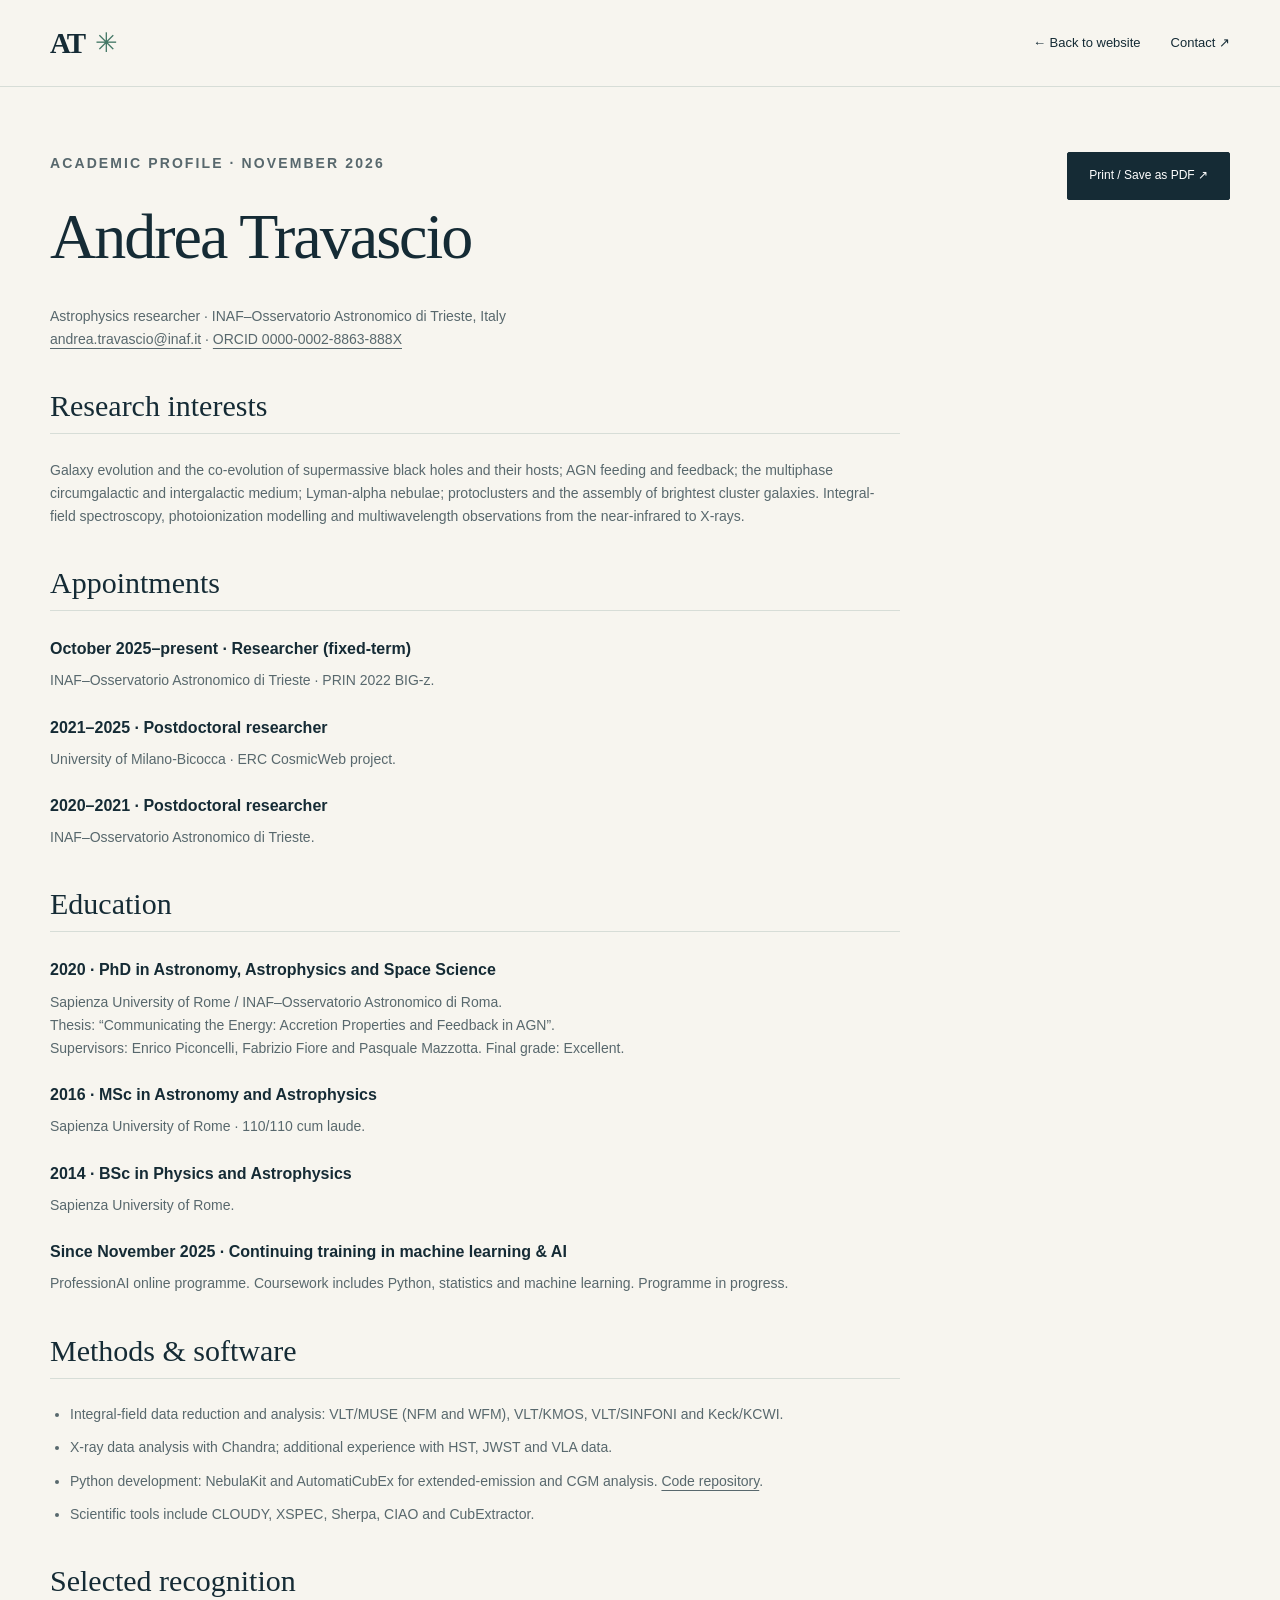
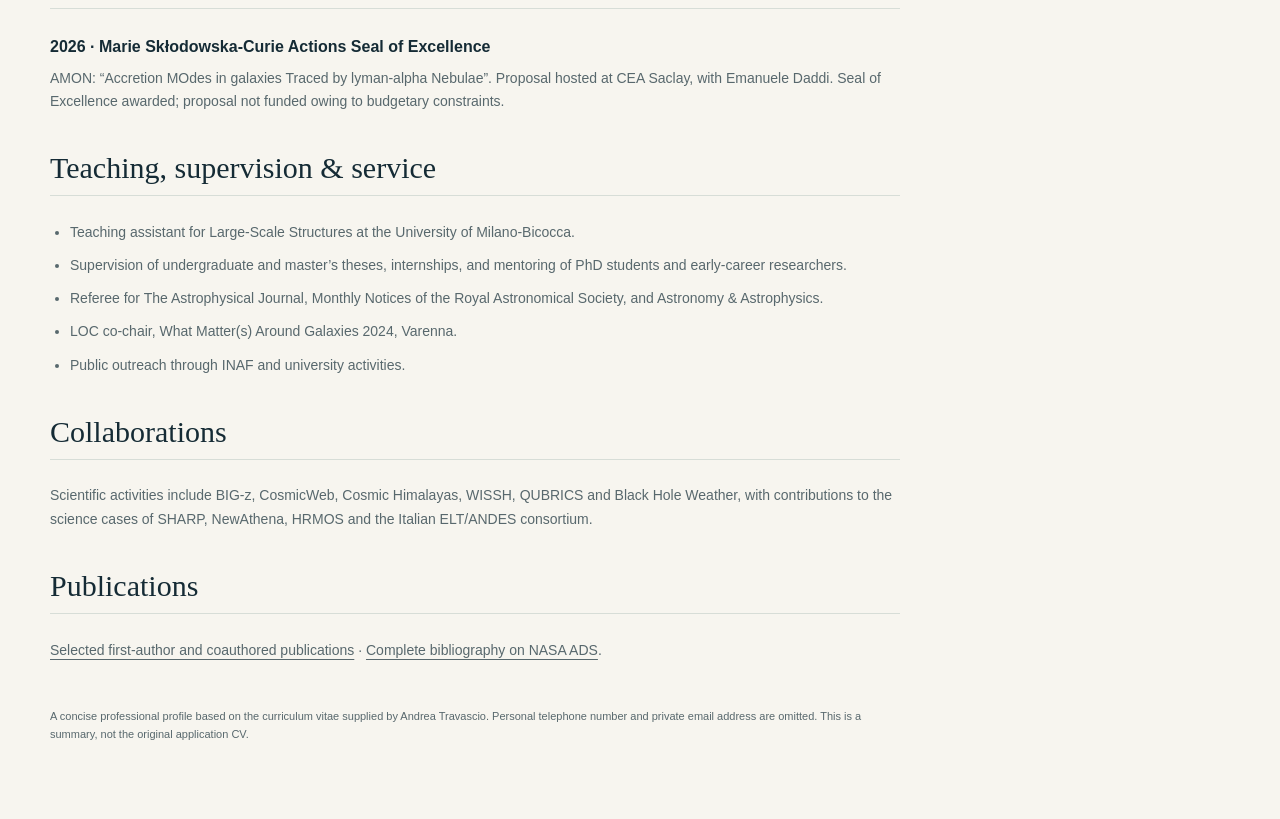
==== cv.html @ 3f49280e "Publish Andrea Travascio academic website" ====
<!doctype html>
<html lang="en"><head><meta charset="utf-8"><meta name="viewport" content="width=device-width,initial-scale=1"><meta name="description" content="Andrea Travascio — academic profile and selected curriculum vitae."><title>Academic profile · Andrea Travascio</title><link rel="stylesheet" href="style.css"><link rel="icon" href="assets/favicon.svg" type="image/svg+xml"></head>
<body><header class="header"><div class="wrap header-inner"><a class="wordmark" href="index.html" aria-label="Andrea Travascio home">AT<span class="mark">✳</span></a><nav aria-label="Main navigation"><a href="index.html">← Back to website</a><a href="mailto:andrea.travascio@inaf.it">Contact ↗</a></nav></div></header>
<main class="wrap cv-page"><button class="button print-button" onclick="window.print()">Print / Save as PDF ↗</button><p class="eyebrow">ACADEMIC PROFILE · NOVEMBER 2026</p><h1>Andrea Travascio</h1><p>Astrophysics researcher · INAF–Osservatorio Astronomico di Trieste, Italy<br><a href="mailto:andrea.travascio@inaf.it">andrea.travascio@inaf.it</a> · <a href="https://orcid.org/0000-0002-8863-888X">ORCID 0000-0002-8863-888X</a></p>
<div class="cv-section"><h2>Research interests</h2><p>Galaxy evolution and the co-evolution of supermassive black holes and their hosts; AGN feeding and feedback; the multiphase circumgalactic and intergalactic medium; Lyman-alpha nebulae; protoclusters and the assembly of brightest cluster galaxies. Integral-field spectroscopy, photoionization modelling and multiwavelength observations from the near-infrared to X-rays.</p>
<h2>Appointments</h2><div class="cv-entry"><h3>October 2025–present · Researcher (fixed-term)</h3><p>INAF–Osservatorio Astronomico di Trieste · PRIN 2022 BIG-z.</p></div><div class="cv-entry"><h3>2021–2025 · Postdoctoral researcher</h3><p>University of Milano-Bicocca · ERC CosmicWeb project.</p></div><div class="cv-entry"><h3>2020–2021 · Postdoctoral researcher</h3><p>INAF–Osservatorio Astronomico di Trieste.</p></div>
<h2>Education</h2><div class="cv-entry"><h3>2020 · PhD in Astronomy, Astrophysics and Space Science</h3><p>Sapienza University of Rome / INAF–Osservatorio Astronomico di Roma.<br>Thesis: “Communicating the Energy: Accretion Properties and Feedback in AGN”.<br>Supervisors: Enrico Piconcelli, Fabrizio Fiore and Pasquale Mazzotta. Final grade: Excellent.</p></div><div class="cv-entry"><h3>2016 · MSc in Astronomy and Astrophysics</h3><p>Sapienza University of Rome · 110/110 cum laude.</p></div><div class="cv-entry"><h3>2014 · BSc in Physics and Astrophysics</h3><p>Sapienza University of Rome.</p></div><div class="cv-entry"><h3>Since November 2025 · Continuing training in machine learning &amp; AI</h3><p>ProfessionAI online programme. Coursework includes Python, statistics and machine learning. Programme in progress.</p></div>
<h2>Methods &amp; software</h2><ul><li>Integral-field data reduction and analysis: VLT/MUSE (NFM and WFM), VLT/KMOS, VLT/SINFONI and Keck/KCWI.</li><li>X-ray data analysis with Chandra; additional experience with HST, JWST and VLA data.</li><li>Python development: NebulaKit and AutomatiCubEx for extended-emission and CGM analysis. <a href="https://github.com/AndTrx/CGM-multiTransitions">Code repository</a>.</li><li>Scientific tools include CLOUDY, XSPEC, Sherpa, CIAO and CubExtractor.</li></ul>
<h2>Selected recognition</h2><div class="cv-entry"><h3>2026 · Marie Skłodowska-Curie Actions Seal of Excellence</h3><p>AMON: “Accretion MOdes in galaxies Traced by lyman-alpha Nebulae”. Proposal hosted at CEA Saclay, with Emanuele Daddi. Seal of Excellence awarded; proposal not funded owing to budgetary constraints.</p></div>
<h2>Teaching, supervision &amp; service</h2><ul><li>Teaching assistant for Large-Scale Structures at the University of Milano-Bicocca.</li><li>Supervision of undergraduate and master’s theses, internships, and mentoring of PhD students and early-career researchers.</li><li>Referee for The Astrophysical Journal, Monthly Notices of the Royal Astronomical Society, and Astronomy &amp; Astrophysics.</li><li>LOC co-chair, What Matter(s) Around Galaxies 2024, Varenna.</li><li>Public outreach through INAF and university activities.</li></ul>
<h2>Collaborations</h2><p>Scientific activities include BIG-z, CosmicWeb, Cosmic Himalayas, WISSH, QUBRICS and Black Hole Weather, with contributions to the science cases of SHARP, NewAthena, HRMOS and the Italian ELT/ANDES consortium.</p>
<h2>Publications</h2><p><a href="index.html#publications">Selected first-author and coauthored publications</a> · <a href="https://ui.adsabs.harvard.edu/search/q=author%3A%22Travascio%2C%20Andrea%22&amp;sort=date%20desc">Complete bibliography on NASA ADS</a>.</p><p class="cv-note">A concise professional profile based on the curriculum vitae supplied by Andrea Travascio. Personal telephone number and private email address are omitted. This is a summary, not the original application CV.</p></div></main></body></html>
---- style.css ----
:root{--paper:#f7f5ef;--ink:#152b35;--muted:#58686d;--line:#d7ddd7;--accent:#437765;--serif:Georgia,'Times New Roman',serif;--sans:-apple-system,BlinkMacSystemFont,'Segoe UI',sans-serif}*{box-sizing:border-box}html{scroll-behavior:smooth;scroll-padding-top:100px}body{margin:0;background:var(--paper);color:var(--ink);font-family:var(--sans);font-size:16px;line-height:1.65}a{color:inherit;text-decoration:none}button{font:inherit}a:focus-visible,button:focus-visible{outline:3px solid var(--accent);outline-offset:5px}::selection{background:#d6e6c4}.wrap{width:min(1200px,calc(100% - 100px));margin:auto}.header{background:rgba(247,245,239,.96);border-bottom:1px solid var(--line);position:sticky;top:0;z-index:10}.header-inner{height:86px;display:flex;align-items:center;justify-content:space-between}.wordmark{font:600 29px var(--serif);letter-spacing:-2px;display:flex;gap:11px;align-items:center}.mark{color:var(--accent);font-size:27px;font-weight:400}nav{display:flex;align-items:center;gap:30px;font-size:13px}nav a:hover,.text-link:hover,.contact-links a:hover{color:var(--accent)}.nav-contact{border:1px solid #bccac1;padding:8px 16px;border-radius:2px}.hero{padding-top:76px;padding-bottom:76px;display:grid;grid-template-columns:1.15fr .85fr;gap:70px;align-items:center}.eyebrow{font-size:11px;font-weight:600;letter-spacing:2.1px;margin:0 0 28px;line-height:1.6}.dot{display:inline-block;width:6px;height:6px;background:var(--accent);border-radius:50%;vertical-align:middle;margin-right:8px}h1,h2,h3,p{margin-top:0}h1{font-family:var(--serif);font-weight:400;font-size:clamp(68px,7.5vw,112px);line-height:.98;letter-spacing:-5px;margin-bottom:32px}em{font-weight:400;color:var(--accent)}.hero-intro{font-size:21px;line-height:1.5;letter-spacing:-.4px;margin-bottom:20px}.hero-bio{color:var(--muted);max-width:480px;font-size:15px;line-height:1.85}.hero-links{display:flex;gap:28px;align-items:center;margin-top:30px}.button{display:inline-flex;gap:25px;align-items:center;justify-content:center;padding:13px 21px;background:var(--ink);color:#fff;font-size:12px;border:1px solid var(--ink);border-radius:2px;transition:background .2s}.button:hover{background:var(--accent);border-color:var(--accent)}.text-link{font-size:12px;border-bottom:1px solid #a9bab0;padding-bottom:4px}.portrait-area{position:relative;padding:12px 0 0 16px}.portrait-area:before{content:'';position:absolute;inset:0 20px 46px 0;border:1px solid #acbdb1;z-index:-1}.portrait-frame{background:#e5e7df;overflow:hidden;aspect-ratio:4/4.6}.portrait-frame img{width:100%;height:100%;object-fit:cover;object-position:52% 48%;display:block}.portrait-caption{display:flex;justify-content:space-between;font-size:9px;letter-spacing:1.7px;margin:15px 0 0;color:var(--muted)}.orbit-label{position:absolute;right:-27px;top:45%;writing-mode:vertical-rl;font-size:8px;letter-spacing:2px;color:var(--accent)}.research-strip{border-top:1px solid var(--line);border-bottom:1px solid var(--line);padding:21px 0}.research-strip .wrap{display:flex;justify-content:space-between;align-items:center;gap:12px;font-size:11px;color:var(--muted)}.research-strip span[aria-hidden]{color:var(--accent);font-size:19px}.section{padding-top:86px;padding-bottom:86px}.section-top{display:flex;align-items:flex-start;justify-content:space-between;gap:30px;margin-bottom:18px}.section-aside{font-size:12px;color:var(--muted);line-height:1.65;text-align:right;margin:0}.section h2{font:400 clamp(36px,4vw,58px)/1.12 var(--serif);letter-spacing:-1.7px;margin-bottom:35px}.research-layout{display:grid;grid-template-columns:.85fr 1.15fr;gap:90px;margin-top:38px}.section-lead{font-size:17px;line-height:1.85;max-width:470px;color:var(--muted)}.research-list article{border-top:1px solid var(--line);padding:24px 0;display:flex;gap:25px}.number{font-size:10px;color:var(--accent);margin-top:5px}.research-list h3{font-size:19px;font-weight:500;margin-bottom:9px;letter-spacing:-.4px}.research-list p{font-size:13px;color:var(--muted);margin-bottom:13px;line-height:1.8}.research-list .tags{font-size:8px;letter-spacing:1.1px;color:var(--accent);margin-bottom:0}.instrument-line{display:flex;align-items:center;justify-content:space-between;border-top:1px solid var(--line);padding-top:27px;margin-top:24px;gap:20px}.instrument-line>span{font-size:9px;letter-spacing:1.7px;color:var(--muted)}.instrument-line p{font-size:12px;margin:0}.instrument-line b{font-weight:400;color:#88a291;margin:0 12px}.publications{background:#edf0e9}.pub-tools{display:flex;justify-content:space-between;align-items:center;margin-top:43px;margin-bottom:12px;gap:15px}.filters{display:flex;gap:6px;flex-wrap:wrap}.filters button{font-size:11px;color:var(--muted);border:1px solid #c9d1c8;background:transparent;border-radius:30px;padding:8px 16px;cursor:pointer}.filters button.active{background:var(--ink);border-color:var(--ink);color:white}.pub-count{font-size:10px;color:var(--muted)}.pub{display:grid;grid-template-columns:105px 1fr;gap:20px;border-top:1px solid #cfd7ce;padding:25px 0}.pub[hidden]{display:none}.pub-year{font:24px var(--serif);color:var(--accent);padding-top:4px}.pub-year span{display:block;font:8px var(--sans);letter-spacing:1px;margin-top:12px}.pub-authors{font-size:10px;color:var(--muted);margin-bottom:7px}.pub h3{font:400 20px/1.4 var(--serif);max-width:900px;margin-bottom:8px}.pub h3 a:hover{color:var(--accent)}.pub h3 span{font-family:var(--sans);font-size:14px;color:var(--accent)}.pub-venue{font-size:11px;color:var(--muted);margin-bottom:0}.pub-bottom{border-top:1px solid #cfd7ce;padding-top:26px;display:flex;align-items:center;gap:25px;flex-wrap:wrap}.pub-bottom p{font-size:11px;color:var(--muted);margin:0 auto 0 0}.software-layout{display:grid;grid-template-columns:1fr 1fr;gap:90px;align-items:center}.software-panel{background:var(--ink);color:#f5f5ed;padding:42px;position:relative}.code-symbol{font:28px var(--serif);color:#a8c8a6;margin-bottom:34px}.software-panel h3{font:27px var(--serif);margin-bottom:16px}.software-panel p{font-size:13px;color:#cad6d7;line-height:1.85;margin-bottom:24px}.button-light{background:#d5e6cd;border-color:#d5e6cd;color:var(--ink)}.button-light:hover{color:#fff}.software-tags{border-top:1px solid #48606a;font-size:9px;letter-spacing:1.8px;margin-top:35px;padding-top:21px;color:#b2c7b5}.about{background:#eeece5}.about-layout{display:grid;grid-template-columns:1.1fr .9fr;gap:100px;margin-top:20px}.about-note{color:var(--muted);font-size:13px;line-height:1.9;max-width:420px}.timeline article{border-left:1px solid #bdcbbf;padding:0 0 28px 25px;position:relative}.timeline article:before{content:'';position:absolute;left:-4px;top:5px;width:7px;height:7px;border-radius:50%;background:var(--accent)}.timeline article:last-child{padding-bottom:0}.timeline span{font-size:9px;letter-spacing:1.5px;color:var(--accent)}.timeline h3{font-size:16px;font-weight:500;margin:7px 0}.timeline p{font-size:12px;line-height:1.8;color:var(--muted);margin:0}.about-grid{display:grid;grid-template-columns:repeat(3,1fr);gap:45px;border-top:1px solid #d1d4cb;padding-top:32px;margin-top:50px}.about-grid .eyebrow{font-size:8px;margin-bottom:14px}.about-grid h3{font:23px var(--serif);margin-bottom:12px}.about-grid p:last-child{font-size:12px;color:var(--muted);line-height:1.85;margin-bottom:0}.contact-layout{display:grid;grid-template-columns:1fr 1fr;gap:90px;align-items:center}.contact-layout p{font-size:13px;line-height:1.85;color:var(--muted)}.email{font-size:clamp(16px,1.8vw,24px);border-bottom:1px solid #aebeb2;padding-bottom:9px;display:inline-block;overflow-wrap:anywhere}.email span{color:var(--accent);margin-left:10px}.contact-layout .affiliation{font-size:11px;margin:25px 0}.contact-links{display:flex;gap:25px;font-size:11px}.footer{border-top:1px solid var(--line);display:flex;justify-content:space-between;gap:20px;font-size:9px;color:var(--muted);padding-top:24px;padding-bottom:24px}.skip{position:absolute;left:20px;top:-70px;padding:10px;background:white;z-index:100}.skip:focus{top:10px}.cv-page{padding:65px 0}.cv-page h1{font-size:64px;line-height:1.1;letter-spacing:-2px}.cv-page h2{font:30px var(--serif);margin-top:38px;border-bottom:1px solid var(--line);padding-bottom:10px}.cv-page h3{font-size:16px;margin-bottom:7px}.cv-page p,.cv-page li{font-size:14px;color:var(--muted)}.cv-page .cv-section{max-width:850px}.cv-entry{margin:22px 0}.cv-page .print-button{float:right;cursor:pointer}.cv-page a:not(.button){text-decoration:underline;text-underline-offset:4px}.cv-note{font-size:11px!important;margin-top:45px}.cv-page ul{padding-left:20px}.cv-page li{margin-bottom:10px}
@media(min-width:1500px){.hero{padding-top:100px;padding-bottom:100px}}
@media(max-width:1000px){.wrap{width:calc(100% - 60px)}.hero{gap:35px}.hero-intro{font-size:18px}.research-layout,.software-layout,.about-layout,.contact-layout{gap:45px}.hero h1{font-size:82px}.portrait-area{padding-left:9px}.section h2{font-size:43px}.header-inner{height:75px}nav{gap:20px}.instrument-line{align-items:flex-start;flex-direction:column}}
@media(max-width:700px){html{scroll-padding-top:110px}.wrap{width:calc(100% - 40px)}.header-inner{height:auto;min-height:75px;flex-wrap:wrap;padding:13px 0;gap:12px}.wordmark{font-size:24px}nav{gap:15px;font-size:10px;flex-wrap:wrap}.nav-contact{padding:5px 8px}.hero{grid-template-columns:1fr;padding-top:45px;padding-bottom:45px;gap:40px}.hero h1{font-size:clamp(54px,15vw,80px);letter-spacing:-3px}.hero-bio{max-width:none}.hero-intro{font-size:20px}.portrait-area{width:86%;margin:0 auto;padding-left:12px}.portrait-frame{aspect-ratio:1.07}.portrait-frame img{object-position:50% 30%}.orbit-label{right:-22px}.research-strip .wrap{justify-content:center;flex-wrap:wrap;font-size:9px;column-gap:14px;row-gap:5px}.research-strip span[aria-hidden]{font-size:13px}.research-strip span:nth-child(4){display:none}.section{padding-top:56px;padding-bottom:56px}.section-top{gap:15px;margin-bottom:12px}.section-top .eyebrow{font-size:9px;letter-spacing:1.4px}.section-aside{font-size:10px}.section h2{font-size:39px;letter-spacing:-1px}.research-layout,.software-layout,.about-layout,.contact-layout{grid-template-columns:1fr;gap:30px}.research-layout{margin-top:15px}.section-lead{font-size:15px}.research-list article{gap:18px}.instrument-line p{font-size:11px}.instrument-line b{margin:0 5px}.pub-tools{margin-top:28px}.pub-count{display:none}.filters button{font-size:10px;padding:7px 12px}.pub{grid-template-columns:66px 1fr;gap:14px;padding:22px 0}.pub h3{font-size:18px}.pub-year{font-size:22px}.pub-year span{font-size:7px;letter-spacing:.3px;line-height:1.6}.pub-authors{font-size:9px}.pub-venue{font-size:10px}.pub-bottom{gap:15px}.pub-bottom p{width:100%}.software-panel{padding:30px}.about-grid{grid-template-columns:1fr;gap:25px;margin-top:35px}.about-grid article+article{border-top:1px solid var(--line);padding-top:25px}.timeline{margin-top:5px}.contact-layout{gap:4px}.contact-layout h2{margin-bottom:20px}.footer{flex-wrap:wrap;font-size:8px;gap:12px}.footer span:nth-child(2){order:3;width:100%}.footer a{margin-left:auto}.cv-page{padding-top:35px}.cv-page h1{font-size:45px}.cv-page .print-button{float:none;margin:15px 0}}
@media(prefers-reduced-motion:reduce){html{scroll-behavior:auto}*{transition:none!important}}
@media print{.header,.footer,.print-button,.skip{display:none!important}body{background:white;color:black}.wrap{width:100%}.cv-page{padding:0}.cv-page h1{font-size:34px}.cv-page h2{font-size:22px;margin-top:23px}.cv-entry{break-inside:avoid}.cv-page a{color:black}.cv-note{border-top:1px solid #ccc;padding-top:12px}@page{margin:18mm}}

.hero-copy,.portrait-area,.research-layout>*,.software-layout>*,.about-layout>*,.contact-layout>*{min-width:0}img{max-width:100%}
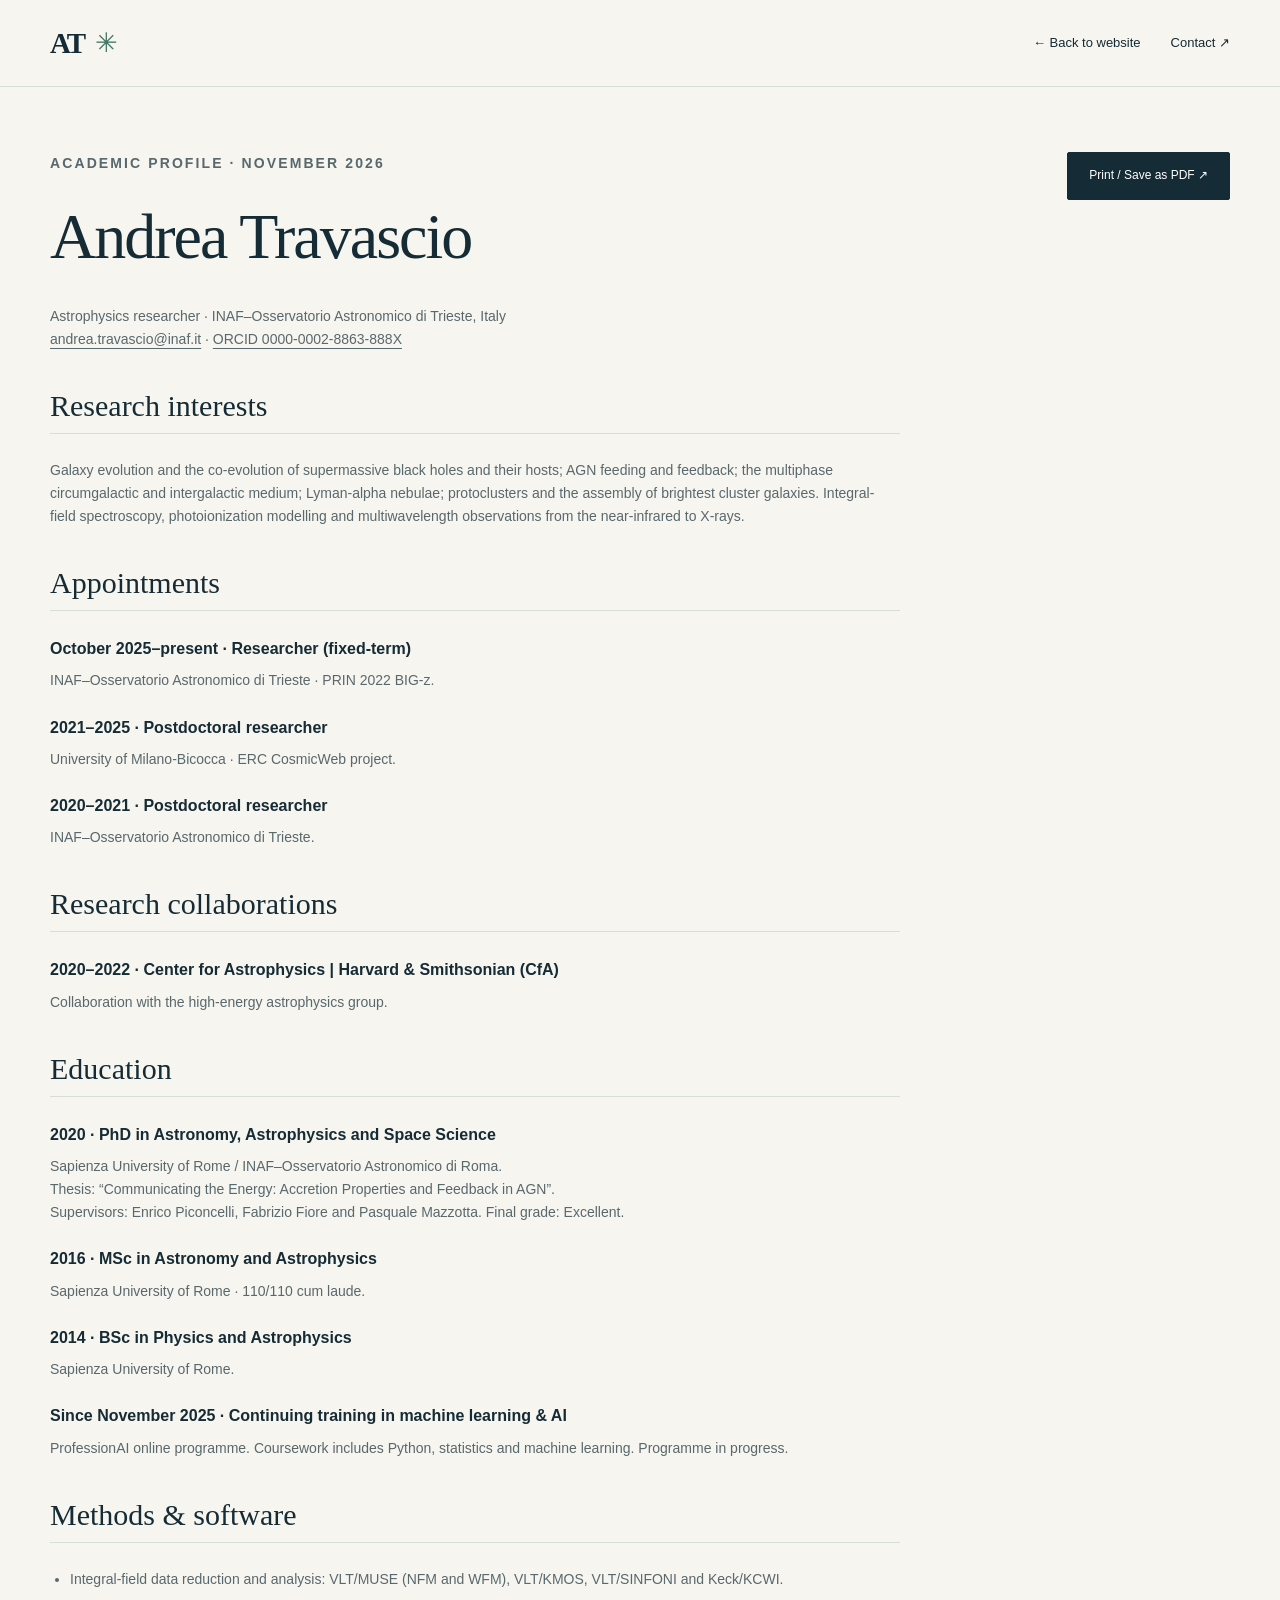
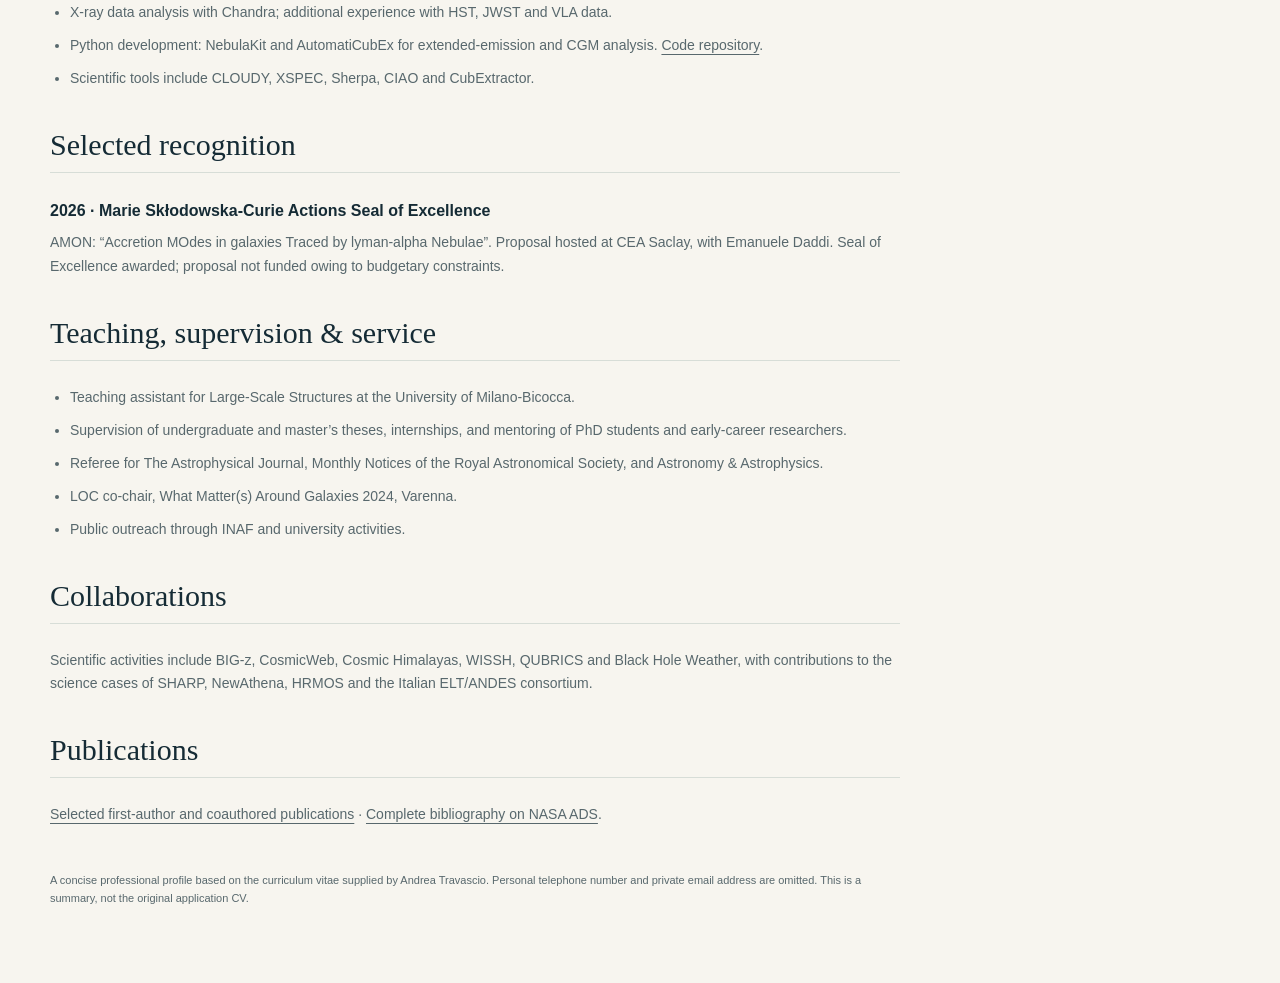
==== commit 4f87b0cc: "Clarify nebula tools, add CfA collaboration and refine explorer title" ====
--- a/cv.html
+++ b/cv.html
@@ -4,7 +4,7 @@
 <main class="wrap cv-page"><button class="button print-button" onclick="window.print()">Print / Save as PDF ↗</button><p class="eyebrow">ACADEMIC PROFILE · NOVEMBER 2026</p><h1>Andrea Travascio</h1><p>Astrophysics researcher · INAF–Osservatorio Astronomico di Trieste, Italy<br><a href="mailto:andrea.travascio@inaf.it">andrea.travascio@inaf.it</a> · <a href="https://orcid.org/0000-0002-8863-888X">ORCID 0000-0002-8863-888X</a></p>
 <div class="cv-section"><h2>Research interests</h2><p>Galaxy evolution and the co-evolution of supermassive black holes and their hosts; AGN feeding and feedback; the multiphase circumgalactic and intergalactic medium; Lyman-alpha nebulae; protoclusters and the assembly of brightest cluster galaxies. Integral-field spectroscopy, photoionization modelling and multiwavelength observations from the near-infrared to X-rays.</p>
 <h2>Appointments</h2><div class="cv-entry"><h3>October 2025–present · Researcher (fixed-term)</h3><p>INAF–Osservatorio Astronomico di Trieste · PRIN 2022 BIG-z.</p></div><div class="cv-entry"><h3>2021–2025 · Postdoctoral researcher</h3><p>University of Milano-Bicocca · ERC CosmicWeb project.</p></div><div class="cv-entry"><h3>2020–2021 · Postdoctoral researcher</h3><p>INAF–Osservatorio Astronomico di Trieste.</p></div>
-<h2>Education</h2><div class="cv-entry"><h3>2020 · PhD in Astronomy, Astrophysics and Space Science</h3><p>Sapienza University of Rome / INAF–Osservatorio Astronomico di Roma.<br>Thesis: “Communicating the Energy: Accretion Properties and Feedback in AGN”.<br>Supervisors: Enrico Piconcelli, Fabrizio Fiore and Pasquale Mazzotta. Final grade: Excellent.</p></div><div class="cv-entry"><h3>2016 · MSc in Astronomy and Astrophysics</h3><p>Sapienza University of Rome · 110/110 cum laude.</p></div><div class="cv-entry"><h3>2014 · BSc in Physics and Astrophysics</h3><p>Sapienza University of Rome.</p></div><div class="cv-entry"><h3>Since November 2025 · Continuing training in machine learning &amp; AI</h3><p>ProfessionAI online programme. Coursework includes Python, statistics and machine learning. Programme in progress.</p></div>
+<h2>Research collaborations</h2><div class="cv-entry"><h3>2020–2022 · Center for Astrophysics | Harvard &amp; Smithsonian (CfA)</h3><p>Collaboration with the high-energy astrophysics group.</p></div><h2>Education</h2><div class="cv-entry"><h3>2020 · PhD in Astronomy, Astrophysics and Space Science</h3><p>Sapienza University of Rome / INAF–Osservatorio Astronomico di Roma.<br>Thesis: “Communicating the Energy: Accretion Properties and Feedback in AGN”.<br>Supervisors: Enrico Piconcelli, Fabrizio Fiore and Pasquale Mazzotta. Final grade: Excellent.</p></div><div class="cv-entry"><h3>2016 · MSc in Astronomy and Astrophysics</h3><p>Sapienza University of Rome · 110/110 cum laude.</p></div><div class="cv-entry"><h3>2014 · BSc in Physics and Astrophysics</h3><p>Sapienza University of Rome.</p></div><div class="cv-entry"><h3>Since November 2025 · Continuing training in machine learning &amp; AI</h3><p>ProfessionAI online programme. Coursework includes Python, statistics and machine learning. Programme in progress.</p></div>
 <h2>Methods &amp; software</h2><ul><li>Integral-field data reduction and analysis: VLT/MUSE (NFM and WFM), VLT/KMOS, VLT/SINFONI and Keck/KCWI.</li><li>X-ray data analysis with Chandra; additional experience with HST, JWST and VLA data.</li><li>Python development: NebulaKit and AutomatiCubEx for extended-emission and CGM analysis. <a href="https://github.com/AndTrx/CGM-multiTransitions">Code repository</a>.</li><li>Scientific tools include CLOUDY, XSPEC, Sherpa, CIAO and CubExtractor.</li></ul>
 <h2>Selected recognition</h2><div class="cv-entry"><h3>2026 · Marie Skłodowska-Curie Actions Seal of Excellence</h3><p>AMON: “Accretion MOdes in galaxies Traced by lyman-alpha Nebulae”. Proposal hosted at CEA Saclay, with Emanuele Daddi. Seal of Excellence awarded; proposal not funded owing to budgetary constraints.</p></div>
 <h2>Teaching, supervision &amp; service</h2><ul><li>Teaching assistant for Large-Scale Structures at the University of Milano-Bicocca.</li><li>Supervision of undergraduate and master’s theses, internships, and mentoring of PhD students and early-career researchers.</li><li>Referee for The Astrophysical Journal, Monthly Notices of the Royal Astronomical Society, and Astronomy &amp; Astrophysics.</li><li>LOC co-chair, What Matter(s) Around Galaxies 2024, Varenna.</li><li>Public outreach through INAF and university activities.</li></ul>
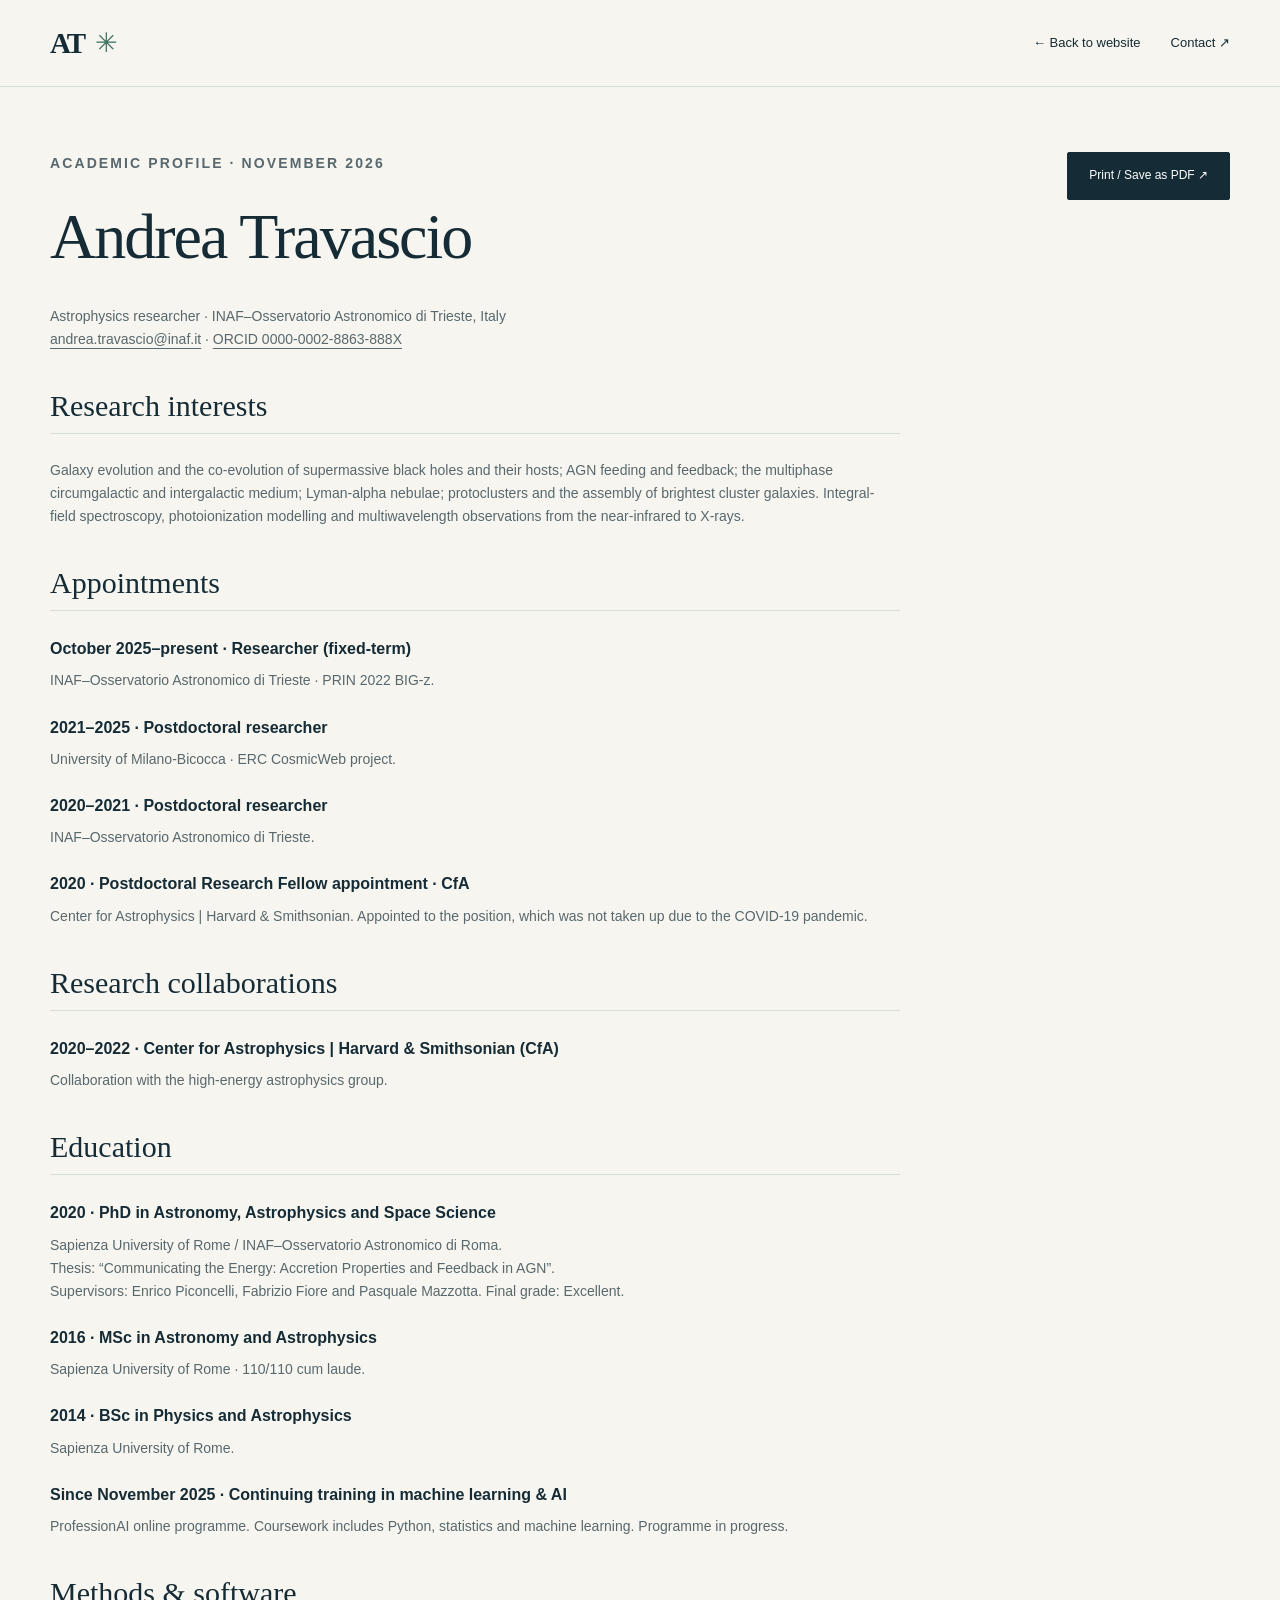
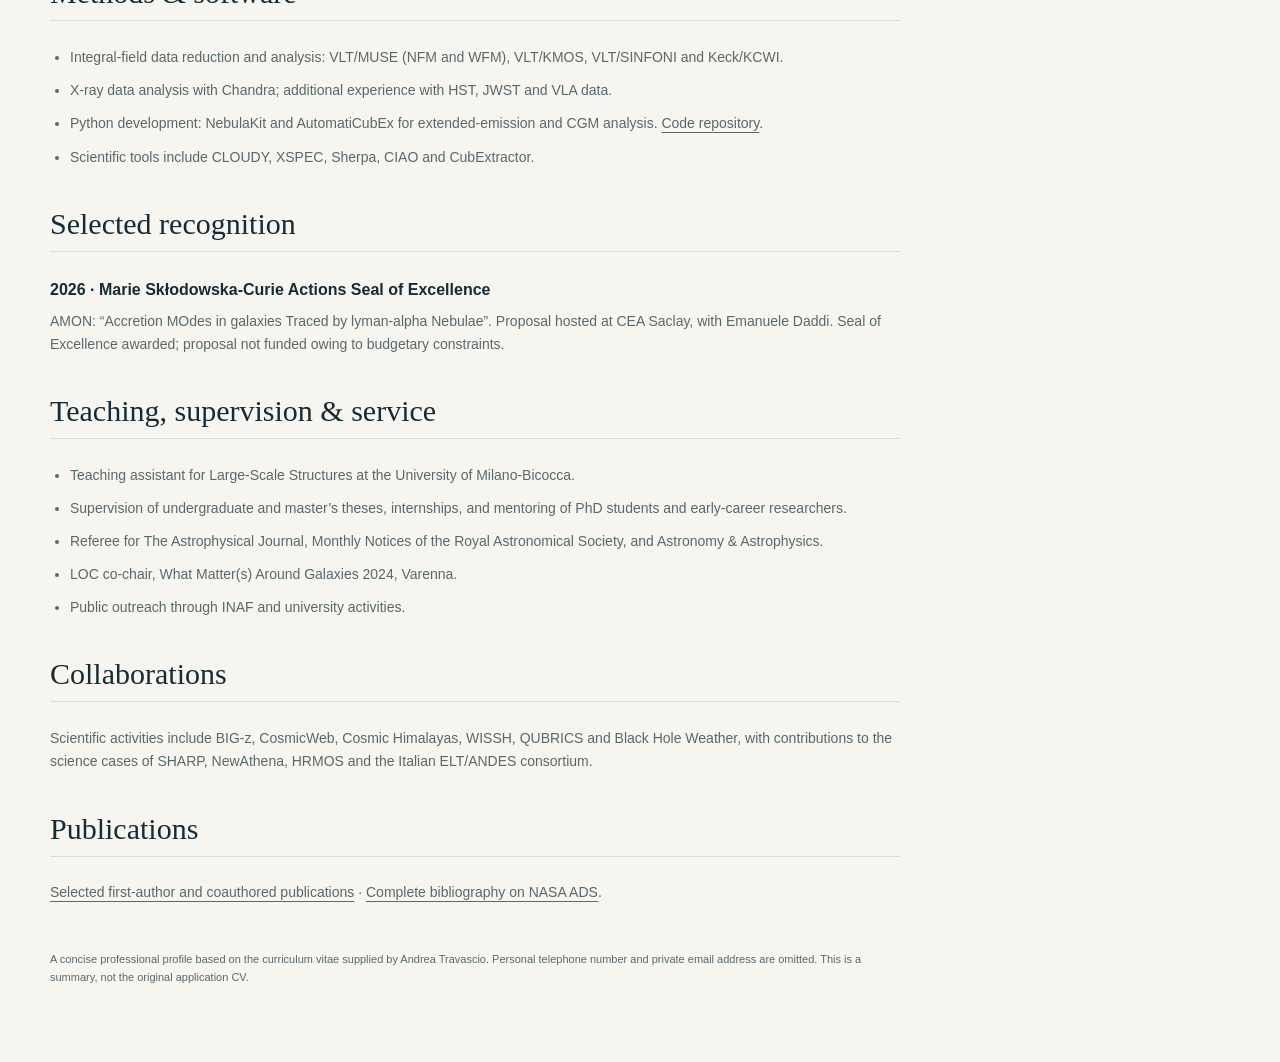
==== commit 60bc10eb: "Clarify CfA postdoctoral appointment affected by COVID-19" ====
--- a/cv.html
+++ b/cv.html
@@ -4,7 +4,7 @@
 <main class="wrap cv-page"><button class="button print-button" onclick="window.print()">Print / Save as PDF ↗</button><p class="eyebrow">ACADEMIC PROFILE · NOVEMBER 2026</p><h1>Andrea Travascio</h1><p>Astrophysics researcher · INAF–Osservatorio Astronomico di Trieste, Italy<br><a href="mailto:andrea.travascio@inaf.it">andrea.travascio@inaf.it</a> · <a href="https://orcid.org/0000-0002-8863-888X">ORCID 0000-0002-8863-888X</a></p>
 <div class="cv-section"><h2>Research interests</h2><p>Galaxy evolution and the co-evolution of supermassive black holes and their hosts; AGN feeding and feedback; the multiphase circumgalactic and intergalactic medium; Lyman-alpha nebulae; protoclusters and the assembly of brightest cluster galaxies. Integral-field spectroscopy, photoionization modelling and multiwavelength observations from the near-infrared to X-rays.</p>
 <h2>Appointments</h2><div class="cv-entry"><h3>October 2025–present · Researcher (fixed-term)</h3><p>INAF–Osservatorio Astronomico di Trieste · PRIN 2022 BIG-z.</p></div><div class="cv-entry"><h3>2021–2025 · Postdoctoral researcher</h3><p>University of Milano-Bicocca · ERC CosmicWeb project.</p></div><div class="cv-entry"><h3>2020–2021 · Postdoctoral researcher</h3><p>INAF–Osservatorio Astronomico di Trieste.</p></div>
-<h2>Research collaborations</h2><div class="cv-entry"><h3>2020–2022 · Center for Astrophysics | Harvard &amp; Smithsonian (CfA)</h3><p>Collaboration with the high-energy astrophysics group.</p></div><h2>Education</h2><div class="cv-entry"><h3>2020 · PhD in Astronomy, Astrophysics and Space Science</h3><p>Sapienza University of Rome / INAF–Osservatorio Astronomico di Roma.<br>Thesis: “Communicating the Energy: Accretion Properties and Feedback in AGN”.<br>Supervisors: Enrico Piconcelli, Fabrizio Fiore and Pasquale Mazzotta. Final grade: Excellent.</p></div><div class="cv-entry"><h3>2016 · MSc in Astronomy and Astrophysics</h3><p>Sapienza University of Rome · 110/110 cum laude.</p></div><div class="cv-entry"><h3>2014 · BSc in Physics and Astrophysics</h3><p>Sapienza University of Rome.</p></div><div class="cv-entry"><h3>Since November 2025 · Continuing training in machine learning &amp; AI</h3><p>ProfessionAI online programme. Coursework includes Python, statistics and machine learning. Programme in progress.</p></div>
+<div class="cv-entry"><h3>2020 · Postdoctoral Research Fellow appointment · CfA</h3><p>Center for Astrophysics | Harvard &amp; Smithsonian. Appointed to the position, which was not taken up due to the COVID-19 pandemic.</p></div><h2>Research collaborations</h2><div class="cv-entry"><h3>2020–2022 · Center for Astrophysics | Harvard &amp; Smithsonian (CfA)</h3><p>Collaboration with the high-energy astrophysics group.</p></div><h2>Education</h2><div class="cv-entry"><h3>2020 · PhD in Astronomy, Astrophysics and Space Science</h3><p>Sapienza University of Rome / INAF–Osservatorio Astronomico di Roma.<br>Thesis: “Communicating the Energy: Accretion Properties and Feedback in AGN”.<br>Supervisors: Enrico Piconcelli, Fabrizio Fiore and Pasquale Mazzotta. Final grade: Excellent.</p></div><div class="cv-entry"><h3>2016 · MSc in Astronomy and Astrophysics</h3><p>Sapienza University of Rome · 110/110 cum laude.</p></div><div class="cv-entry"><h3>2014 · BSc in Physics and Astrophysics</h3><p>Sapienza University of Rome.</p></div><div class="cv-entry"><h3>Since November 2025 · Continuing training in machine learning &amp; AI</h3><p>ProfessionAI online programme. Coursework includes Python, statistics and machine learning. Programme in progress.</p></div>
 <h2>Methods &amp; software</h2><ul><li>Integral-field data reduction and analysis: VLT/MUSE (NFM and WFM), VLT/KMOS, VLT/SINFONI and Keck/KCWI.</li><li>X-ray data analysis with Chandra; additional experience with HST, JWST and VLA data.</li><li>Python development: NebulaKit and AutomatiCubEx for extended-emission and CGM analysis. <a href="https://github.com/AndTrx/CGM-multiTransitions">Code repository</a>.</li><li>Scientific tools include CLOUDY, XSPEC, Sherpa, CIAO and CubExtractor.</li></ul>
 <h2>Selected recognition</h2><div class="cv-entry"><h3>2026 · Marie Skłodowska-Curie Actions Seal of Excellence</h3><p>AMON: “Accretion MOdes in galaxies Traced by lyman-alpha Nebulae”. Proposal hosted at CEA Saclay, with Emanuele Daddi. Seal of Excellence awarded; proposal not funded owing to budgetary constraints.</p></div>
 <h2>Teaching, supervision &amp; service</h2><ul><li>Teaching assistant for Large-Scale Structures at the University of Milano-Bicocca.</li><li>Supervision of undergraduate and master’s theses, internships, and mentoring of PhD students and early-career researchers.</li><li>Referee for The Astrophysical Journal, Monthly Notices of the Royal Astronomical Society, and Astronomy &amp; Astrophysics.</li><li>LOC co-chair, What Matter(s) Around Galaxies 2024, Varenna.</li><li>Public outreach through INAF and university activities.</li></ul>
